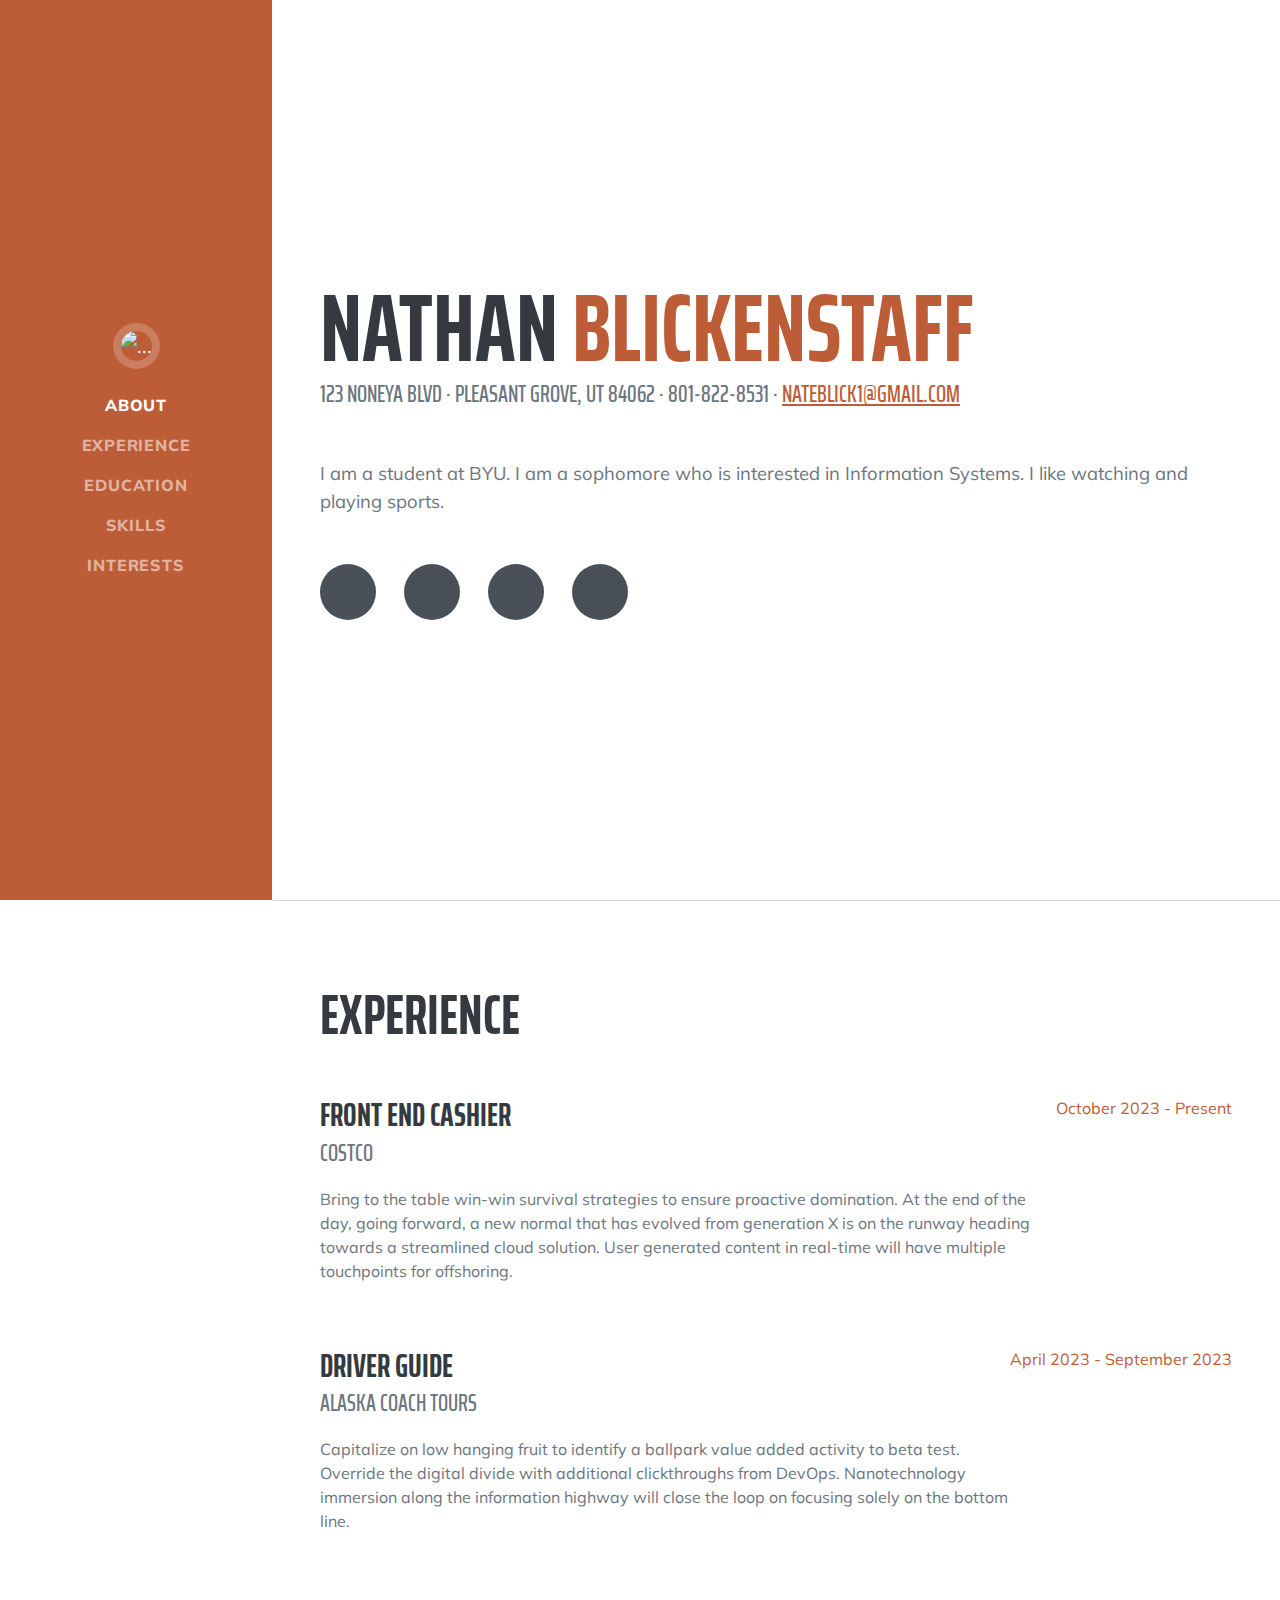
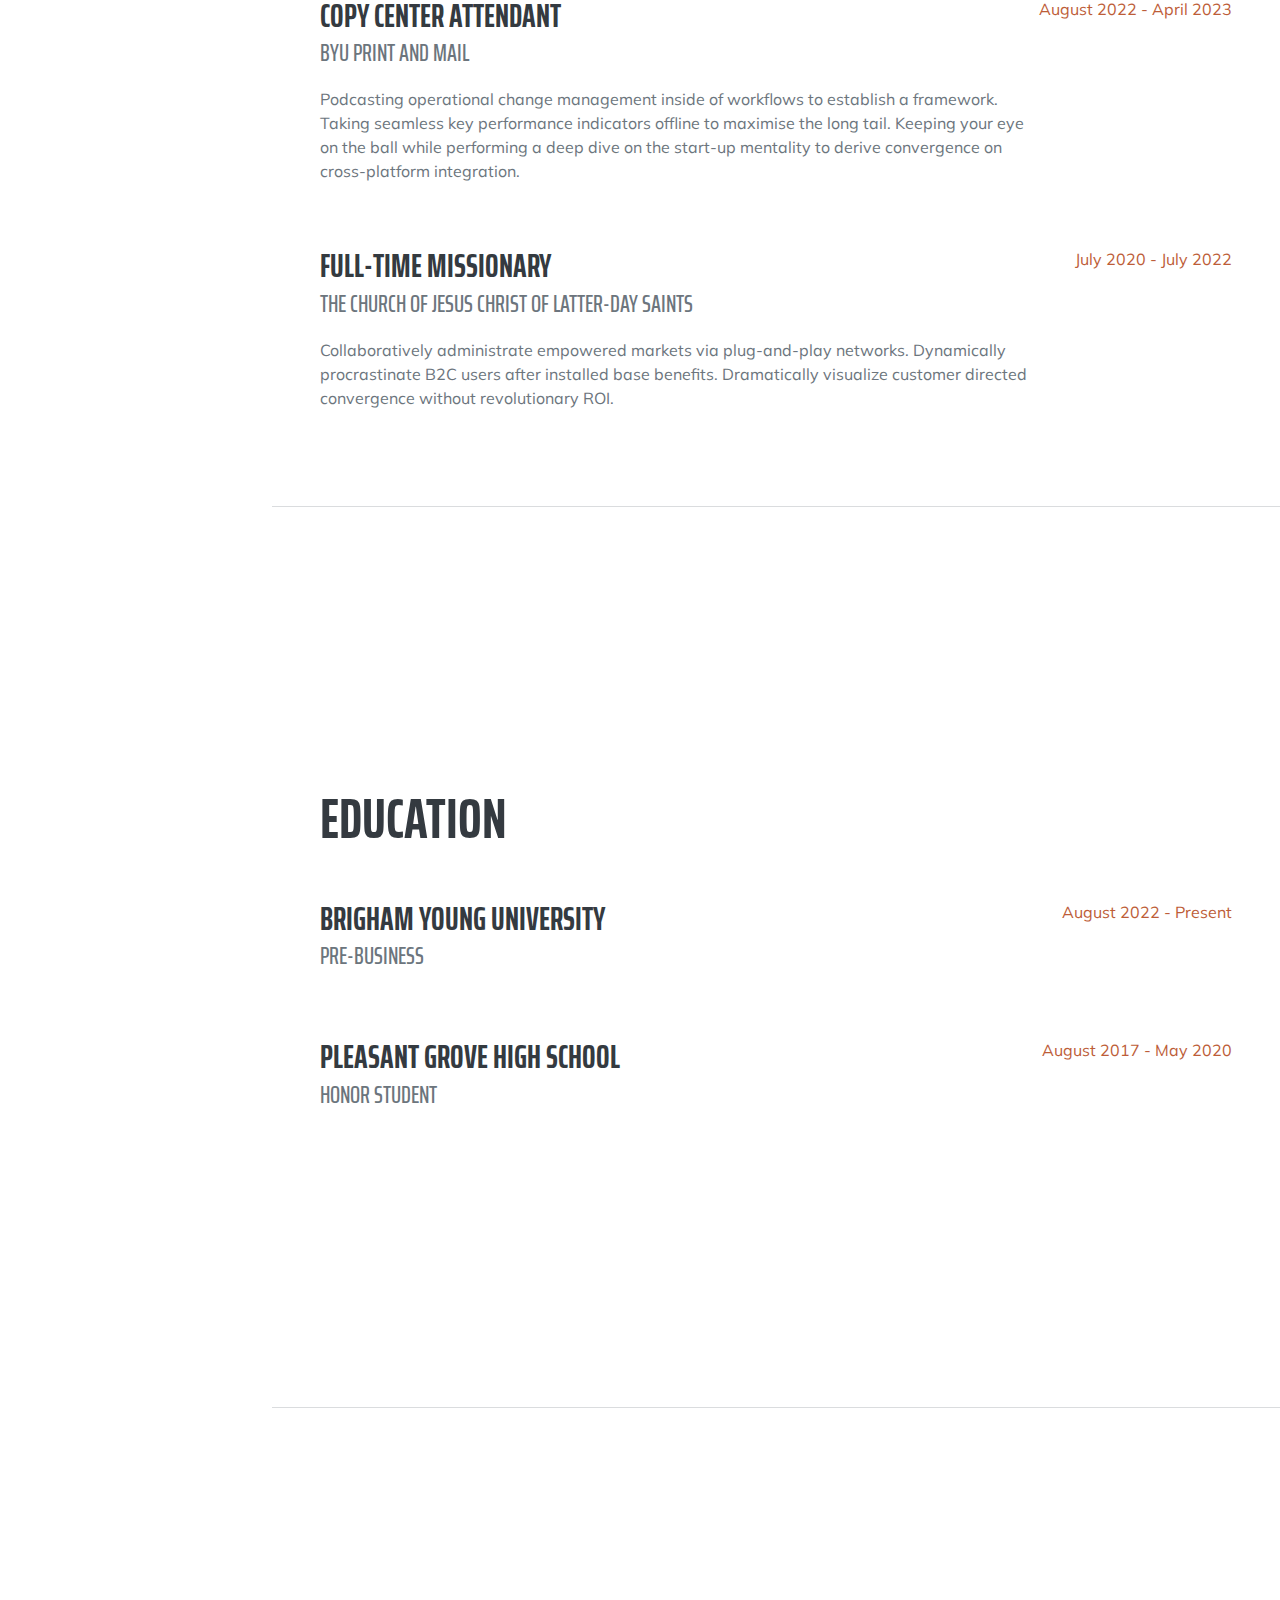
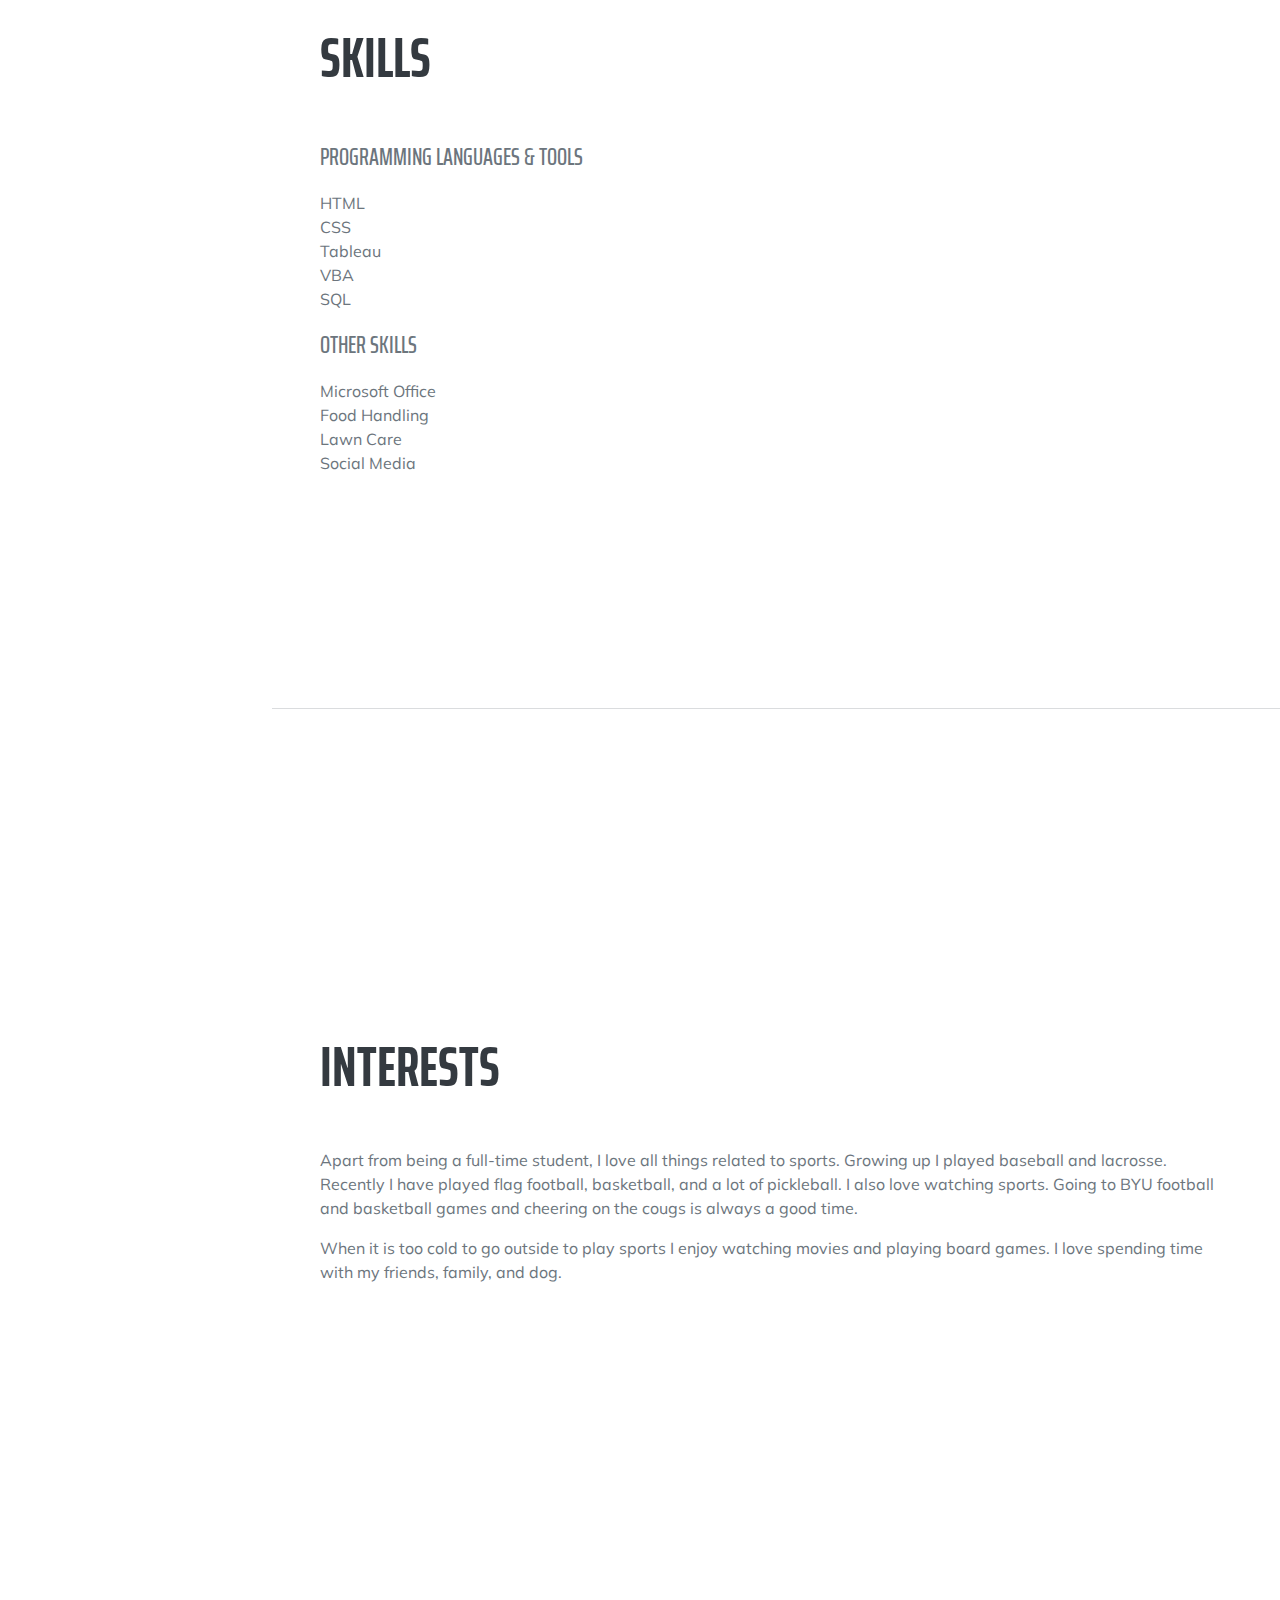
==== index.html @ 0791f39f "Add files via upload" ====
<!DOCTYPE html>
<html lang="en">
    <head>
        <meta charset="utf-8" />
        <meta name="viewport" content="width=device-width, initial-scale=1, shrink-to-fit=no" />
        <meta name="description" content="" />
        <meta name="author" content="" />
        <title>Nathan Blickenstaff</title>
        <link rel="icon" type="image/x-icon" href="assets/img/favicon.ico" />
        <!-- Font Awesome icons (free version)-->
        <script src="https://use.fontawesome.com/releases/v6.3.0/js/all.js" crossorigin="anonymous"></script>
        <!-- Google fonts-->
        <link href="https://fonts.googleapis.com/css?family=Saira+Extra+Condensed:500,700" rel="stylesheet" type="text/css" />
        <link href="https://fonts.googleapis.com/css?family=Muli:400,400i,800,800i" rel="stylesheet" type="text/css" />
        <!-- Core theme CSS (includes Bootstrap)-->
        <link href="css/styles.css" rel="stylesheet" />
        <link href="css/mystyles.css" rel= "stylesheet">
    </head>
    <body id="page-top">
        <!-- Navigation-->
        <nav class="navbar navbar-expand-lg navbar-dark bg-primary fixed-top darkcolor" id="sideNav">
            <a class="navbar-brand js-scroll-trigger" href="#page-top">
                <span class="d-block d-lg-none">Clarence Taylor</span>
                <span class="d-none d-lg-block"><img class="img-fluid img-profile rounded-circle mx-auto mb-2" src="assets/img/profile.jpg" alt="..." /></span>
            </a>
            <button class="navbar-toggler" type="button" data-bs-toggle="collapse" data-bs-target="#navbarResponsive" aria-controls="navbarResponsive" aria-expanded="false" aria-label="Toggle navigation"><span class="navbar-toggler-icon"></span></button>
            <div class="collapse navbar-collapse" id="navbarResponsive">
                <ul class="navbar-nav">
                    <li class="nav-item"><a class="nav-link js-scroll-trigger" href="#about">About</a></li>
                    <li class="nav-item"><a class="nav-link js-scroll-trigger" href="#experience">Experience</a></li>
                    <li class="nav-item"><a class="nav-link js-scroll-trigger" href="#education">Education</a></li>
                    <li class="nav-item"><a class="nav-link js-scroll-trigger" href="#skills">Skills</a></li>
                    <li class="nav-item"><a class="nav-link js-scroll-trigger" href="#interests">Interests</a></li>
                </ul>
            </div>
        </nav>
        <!-- Page Content-->
        <div class="container-fluid p-0">
            <!-- About-->
            <section class="resume-section" id="about">
                <div class="resume-section-content">
                    <h1 class="mb-0">
                        Nathan
                        <span class="text-primary">Blickenstaff</span>
                    </h1>
                    <div class="subheading mb-5">
                        123 Noneya Blvd · Pleasant Grove, UT 84062 · 801-822-8531 ·
                        <a href="mailto:name@email.com">nateblick1@gmail.com</a>
                    </div>
                    <p class="lead mb-5">I am a student at BYU. I am a sophomore who is interested in Information Systems. I like watching and playing sports.</p>
                    <div class="social-icons">
                        <a class="social-icon" href="https://www.linkedin.com/in/nathan-blickenstaff-a888492a5/"><i class="fab fa-linkedin-in"></i></a>
                        <a class="social-icon" href="https://www.instagram.com/nateblick/"><i class="fab fa-instagram"></i></a>
                        <a class="social-icon" href="https://twitter.com/nateblick"><i class="fab fa-twitter"></i></a>
                        <a class="social-icon" href="https://www.facebook.com/nathan.blickenstaff.9"><i class="fab fa-facebook-f"></i></a>
                    </div>
                </div>
            </section>
            <hr class="m-0" />
            <!-- Experience-->
            <section class="resume-section" id="experience">
                <div class="resume-section-content">
                    <h2 class="mb-5">Experience</h2>
                    <div class="d-flex flex-column flex-md-row justify-content-between mb-5">
                        <div class="flex-grow-1">
                            <h3 class="mb-0">Front End Cashier</h3>
                            <div class="subheading mb-3">Costco</div>
                            <p>Bring to the table win-win survival strategies to ensure proactive domination. At the end of the day, going forward, a new normal that has evolved from generation X is on the runway heading towards a streamlined cloud solution. User generated content in real-time will have multiple touchpoints for offshoring.</p>
                        </div>
                        <div class="flex-shrink-0"><span class="text-primary">October 2023 - Present</span></div>
                    </div>
                    <div class="d-flex flex-column flex-md-row justify-content-between mb-5">
                        <div class="flex-grow-1">
                            <h3 class="mb-0">Driver Guide</h3>
                            <div class="subheading mb-3">Alaska Coach Tours</div>
                            <p>Capitalize on low hanging fruit to identify a ballpark value added activity to beta test. Override the digital divide with additional clickthroughs from DevOps. Nanotechnology immersion along the information highway will close the loop on focusing solely on the bottom line.</p>
                        </div>
                        <div class="flex-shrink-0"><span class="text-primary">April 2023 - September 2023</span></div>
                    </div>
                    <div class="d-flex flex-column flex-md-row justify-content-between mb-5">
                        <div class="flex-grow-1">
                            <h3 class="mb-0">Copy Center Attendant</h3>
                            <div class="subheading mb-3">BYU Print and Mail</div>
                            <p>Podcasting operational change management inside of workflows to establish a framework. Taking seamless key performance indicators offline to maximise the long tail. Keeping your eye on the ball while performing a deep dive on the start-up mentality to derive convergence on cross-platform integration.</p>
                        </div>
                        <div class="flex-shrink-0"><span class="text-primary">August 2022 - April 2023</span></div>
                    </div>
                    <div class="d-flex flex-column flex-md-row justify-content-between">
                        <div class="flex-grow-1">
                            <h3 class="mb-0">Full-time missionary</h3>
                            <div class="subheading mb-3">The Church of Jesus Christ of Latter-day Saints</div>
                            <p>Collaboratively administrate empowered markets via plug-and-play networks. Dynamically procrastinate B2C users after installed base benefits. Dramatically visualize customer directed convergence without revolutionary ROI.</p>
                        </div>
                        <div class="flex-shrink-0"><span class="text-primary">July 2020 - July  2022</span></div>
                    </div>
                </div>
            </section>
            <hr class="m-0" />
            <!-- Education-->
            <section class="resume-section" id="education">
                <div class="resume-section-content">
                    <h2 class="mb-5">Education</h2>
                    <div class="d-flex flex-column flex-md-row justify-content-between mb-5">
                        <div class="flex-grow-1">
                            <h3 class="mb-0">Brigham Young University</h3>
                            <div class="subheading mb-3">Pre-business</div>
                        </div>
                        <div class="flex-shrink-0"><span class="text-primary">August 2022 - Present</span></div>
                    </div>
                    <div class="d-flex flex-column flex-md-row justify-content-between">
                        <div class="flex-grow-1">
                            <h3 class="mb-0">Pleasant Grove High School</h3>
                            <div class="subheading mb-3">Honor Student</div>
                        </div>
                        <div class="flex-shrink-0"><span class="text-primary">August 2017 - May 2020</span></div>
                    </div>
                </div>
            </section>
            <hr class="m-0" />
            <!-- Skills-->
            <section class="resume-section" id="skills">
                <div class="resume-section-content">
                    <h2 class="mb-5">Skills</h2>
                    <div class="subheading mb-3">Programming Languages & Tools</div>
                    <ul class="list-unstyled">
                        <li>HTML</li>
                        <li>CSS</li>
                        <li>Tableau</li>
                        <li>VBA</li>
                        <li>SQL</li>
                    </ul>
                    <div class="subheading mb-3">Other Skills</div>
                    <ul class="list-unstyled">
                        <li>Microsoft Office</li>
                        <li>Food Handling</li>
                        <li>Lawn Care</li>
                        <li>Social Media</li>
                    </ul>
                </div>
            </section>            
            <hr class="m-0" />
            <!-- Interests-->
            <section class="resume-section" id="interests">
                <div class="resume-section-content">
                    <h2 class="mb-5">Interests</h2>
                    <p>Apart from being a full-time student, I love all things related to sports. Growing up I played baseball and lacrosse. Recently I have played flag football, basketball, and a lot of pickleball. I also love watching sports. Going to BYU football and basketball games and cheering on the cougs is always a good time.</p>
                    <p class="mb-0">When it is too cold to go outside to play sports I enjoy watching movies and playing board games. I love spending time with my friends, family, and dog.</p>
                </div>
            </section>
        </div>
        <!-- Bootstrap core JS-->
        <script src="https://cdn.jsdelivr.net/npm/bootstrap@5.2.3/dist/js/bootstrap.bundle.min.js"></script>
        <!-- Core theme JS-->
        <script src="js/scripts.js"></script>
    </body>
</html>
---- css/mystyles.css ----
/* mystyles.css */

/* Style 1 */
.style1 {
    font-family: 'Arial', sans-serif;
    color: #333;
}

/* Style 2 */
.style2 {
    font-family: 'Times New Roman', serif;
    color: #0066cc;
}

/* Style 3 */
.style3 {
    font-family: 'Verdana', sans-serif;
    color: #990000;
}

/* Style 4 */
.style4 {
    font-family: 'Courier New', monospace;
    color: #006600;
}

/* Div 1 */
#div1 {
    background-image: url('https://media.istockphoto.com/id/480560906/photo/green-grass.webp?b=1&s=170667a&w=0&k=20&c=_jQasZSLQzTRc9R9mtjkPVqT8hc2K6t8uOAM-do3U_0=');
    background-repeat: no-repeat;
    background-size: cover; /* or 'contain' depending on your preference */
    background-position: center center;
    padding: 20px;
    margin: 10px;
}


/* Div 2 */
#div2 {
    background-color: #13c207;
    padding: 15px;
    margin: 10px;
}

/* Div 3 */
#div3 {
    background-color: #1636d6;
    padding: 10px;
    margin: 10px;
}
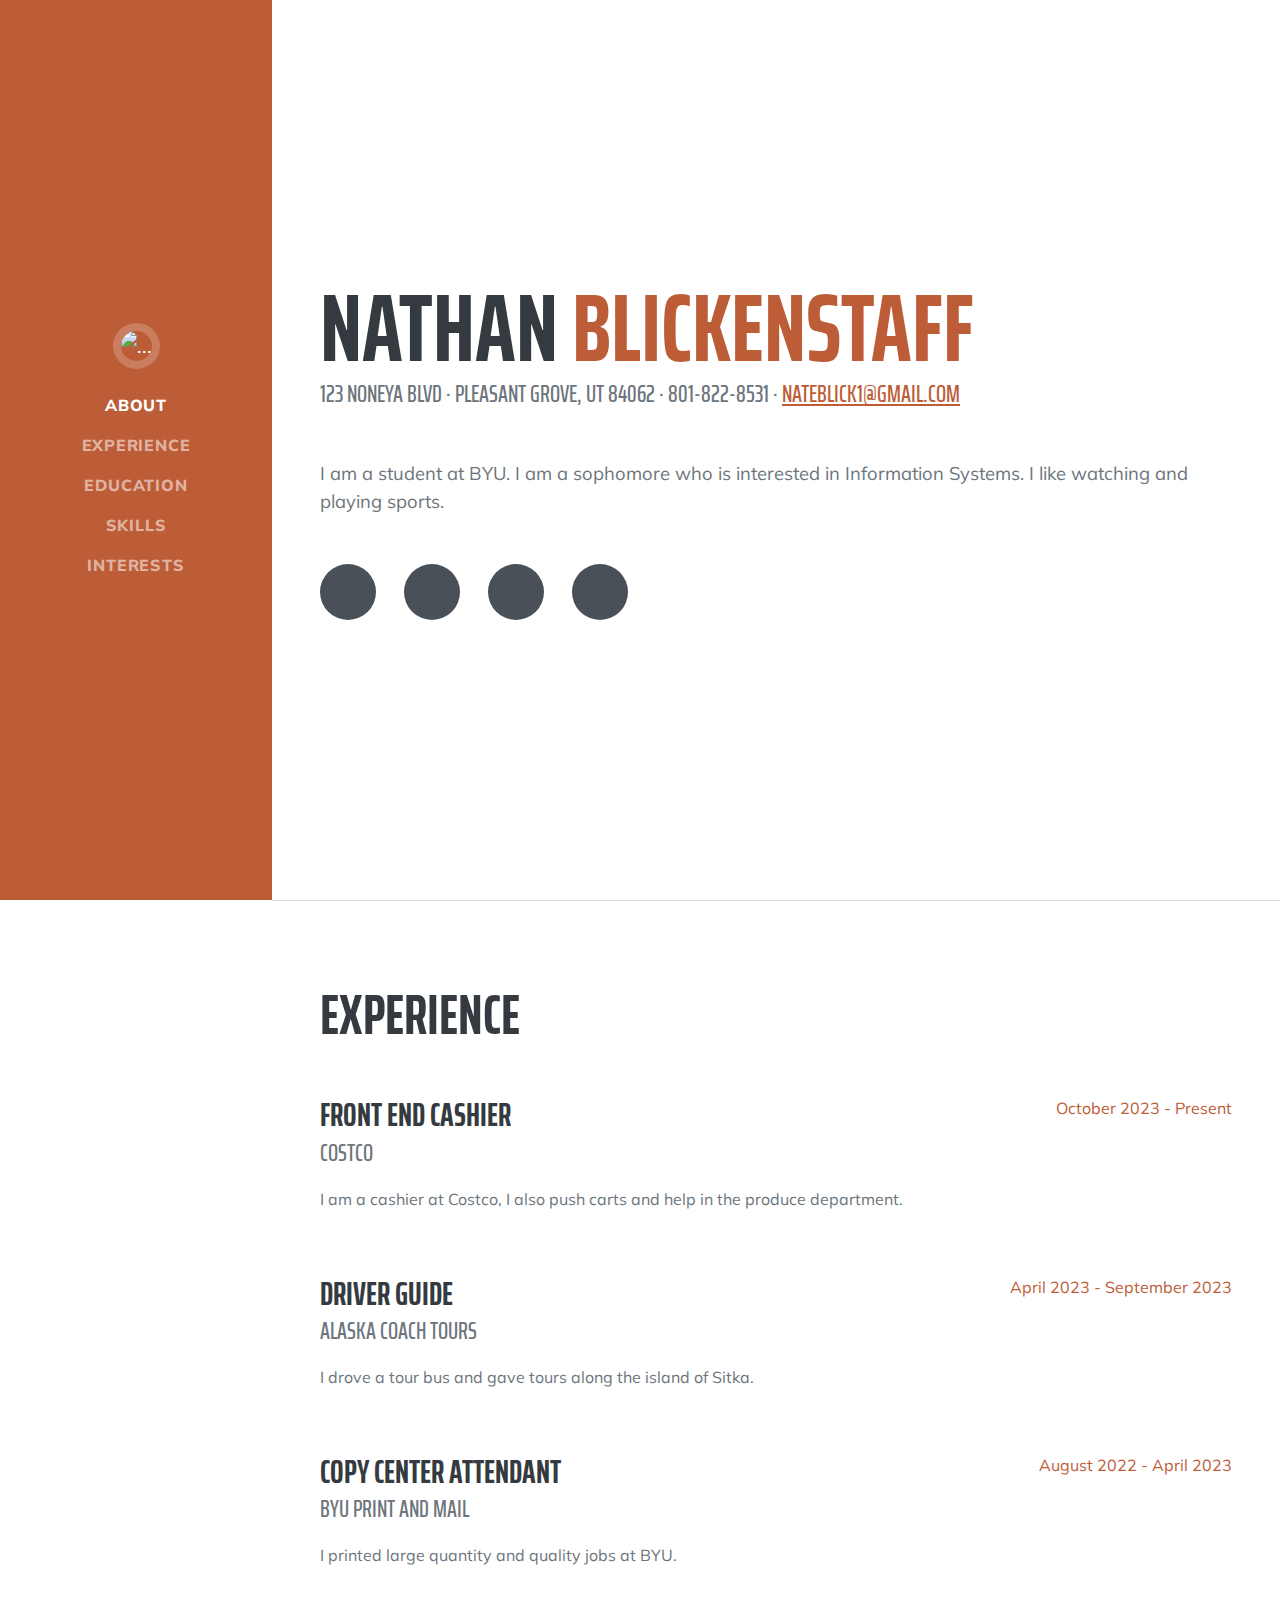
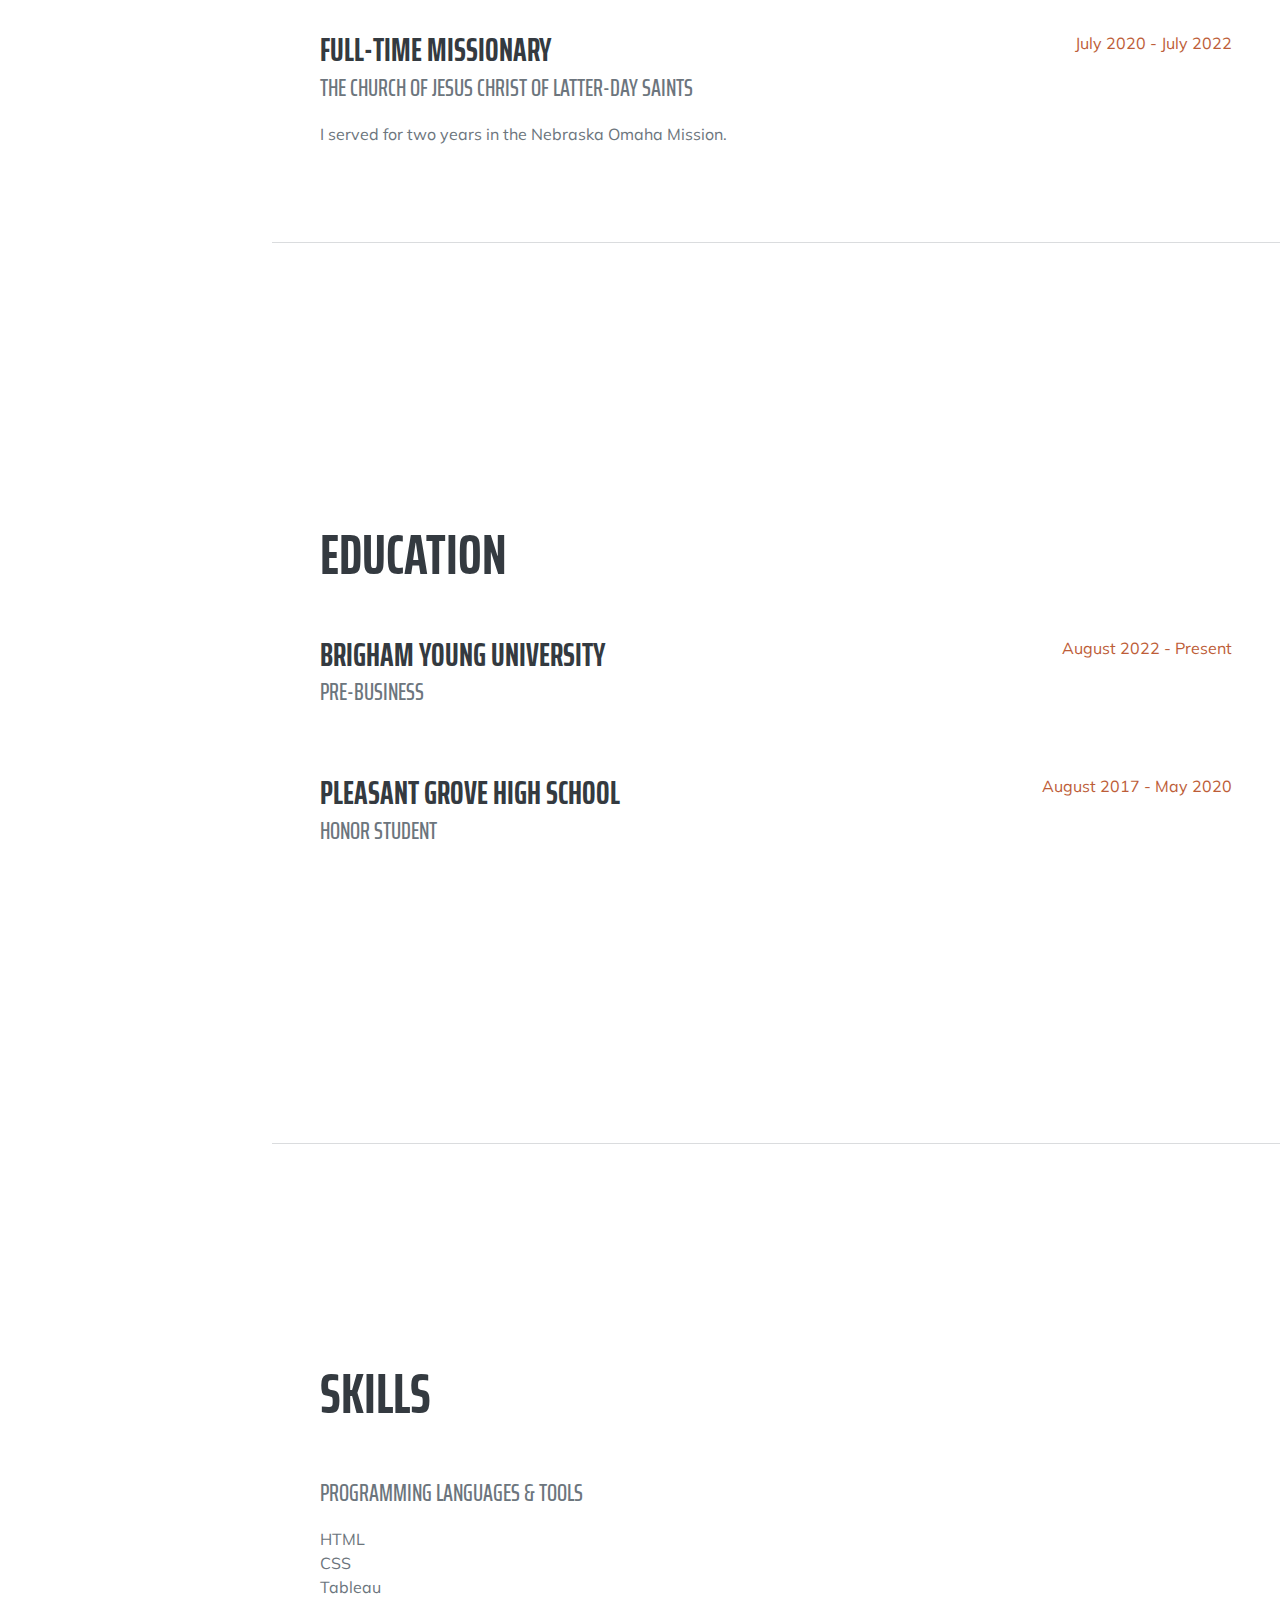
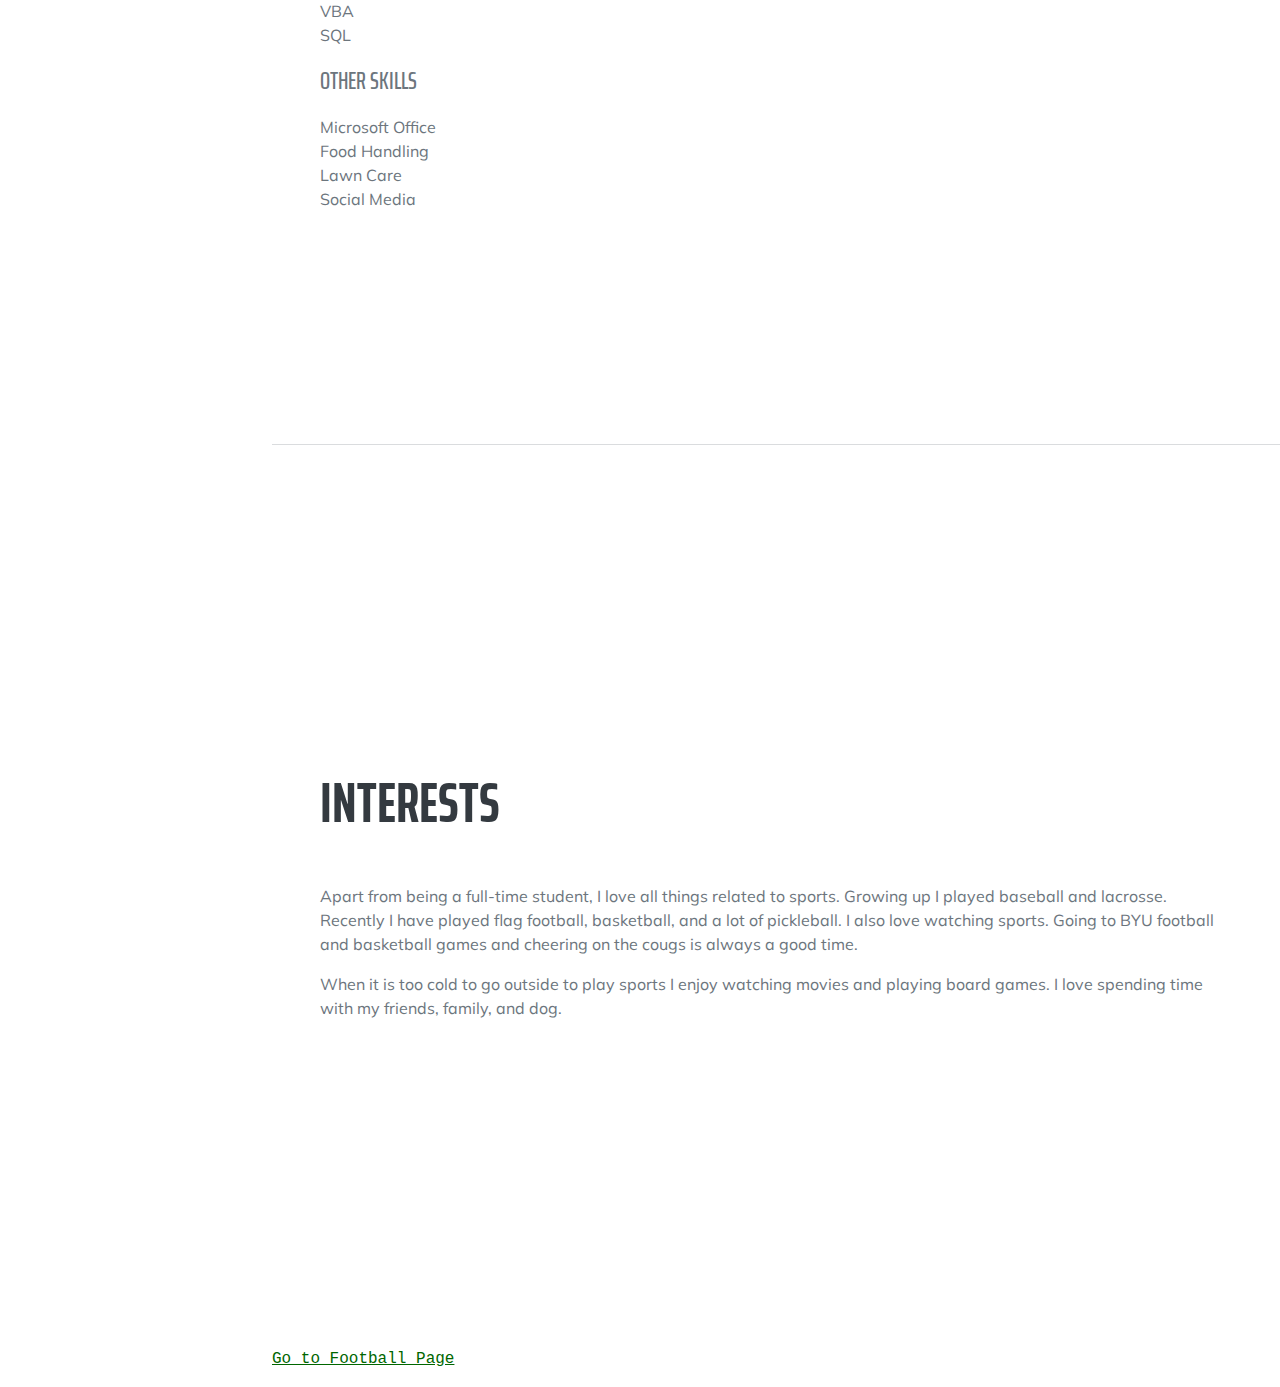
==== commit 4748aa25: "Add files via upload" ====
--- a/index.html
+++ b/index.html
@@ -65,7 +65,7 @@
                         <div class="flex-grow-1">
                             <h3 class="mb-0">Front End Cashier</h3>
                             <div class="subheading mb-3">Costco</div>
-                            <p>Bring to the table win-win survival strategies to ensure proactive domination. At the end of the day, going forward, a new normal that has evolved from generation X is on the runway heading towards a streamlined cloud solution. User generated content in real-time will have multiple touchpoints for offshoring.</p>
+                            <p>I am a cashier at Costco, I also push carts and help in the produce department.</p>
                         </div>
                         <div class="flex-shrink-0"><span class="text-primary">October 2023 - Present</span></div>
                     </div>
@@ -73,7 +73,7 @@
                         <div class="flex-grow-1">
                             <h3 class="mb-0">Driver Guide</h3>
                             <div class="subheading mb-3">Alaska Coach Tours</div>
-                            <p>Capitalize on low hanging fruit to identify a ballpark value added activity to beta test. Override the digital divide with additional clickthroughs from DevOps. Nanotechnology immersion along the information highway will close the loop on focusing solely on the bottom line.</p>
+                            <p>I drove a tour bus and gave tours along the island of Sitka.</p>
                         </div>
                         <div class="flex-shrink-0"><span class="text-primary">April 2023 - September 2023</span></div>
                     </div>
@@ -81,7 +81,7 @@
                         <div class="flex-grow-1">
                             <h3 class="mb-0">Copy Center Attendant</h3>
                             <div class="subheading mb-3">BYU Print and Mail</div>
-                            <p>Podcasting operational change management inside of workflows to establish a framework. Taking seamless key performance indicators offline to maximise the long tail. Keeping your eye on the ball while performing a deep dive on the start-up mentality to derive convergence on cross-platform integration.</p>
+                            <p>I printed large quantity and quality jobs at BYU.</p>
                         </div>
                         <div class="flex-shrink-0"><span class="text-primary">August 2022 - April 2023</span></div>
                     </div>
@@ -89,7 +89,7 @@
                         <div class="flex-grow-1">
                             <h3 class="mb-0">Full-time missionary</h3>
                             <div class="subheading mb-3">The Church of Jesus Christ of Latter-day Saints</div>
-                            <p>Collaboratively administrate empowered markets via plug-and-play networks. Dynamically procrastinate B2C users after installed base benefits. Dramatically visualize customer directed convergence without revolutionary ROI.</p>
+                            <p>I served for two years in the Nebraska Omaha Mission.</p>
                         </div>
                         <div class="flex-shrink-0"><span class="text-primary">July 2020 - July  2022</span></div>
                     </div>
@@ -152,5 +152,6 @@
         <script src="https://cdn.jsdelivr.net/npm/bootstrap@5.2.3/dist/js/bootstrap.bundle.min.js"></script>
         <!-- Core theme JS-->
         <script src="js/scripts.js"></script>
+        <p><a href="football.html" class="style4">Go to Football Page</a></p>
     </body>
 </html>
